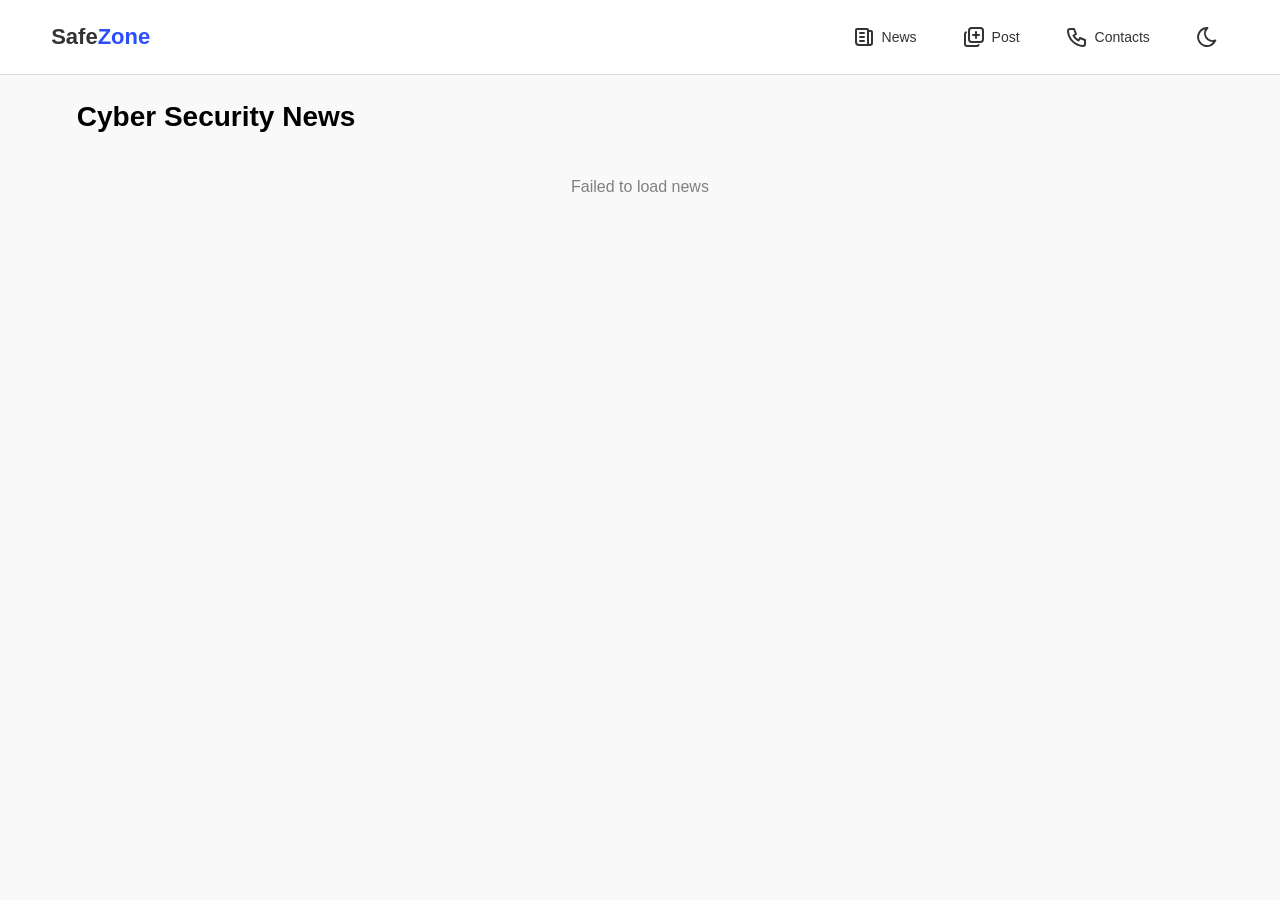
==== index.html @ ff5bc44b "first commit" ====
<!doctype html>
<html lang="en">
  <head>
    <meta charset="UTF-8" />
    <meta name="viewport" content="width=device-width, initial-scale=1.0" />
    <title>SafeZone: Cyber Security</title>
    <link rel="shortcut icon" href="logo.svg" type="image/x-icon">

    <style>
      /* RESET */

      * {
        margin: 0;
        padding: 0;
        box-sizing: border-box;
        font-family: Arial, sans-serif;
      }

      body {
        margin: 0;
        overflow: hidden;
      }

      /* NAVBAR */

      nav {
        display: flex;
        justify-content: space-between;
        align-items: center;
        padding: 15px 4%;
        border-bottom: 1px solid #ddd;
        background: white;
        position: fixed;
        top: 0;
        left: 0;
        width: 100%;
        z-index: 100;
      }

      /* LOGO */

      .logo {
        font-size: 22px;
        font-weight: bold;
        color: #2b4eff;
        cursor: pointer;
      }

      /* MENU */

      .menu {
        display: flex;
        align-items: center;
      }

      .menu a,
      .theme-btn {
        margin-left: 25px;

        color: #333;

        display: flex;

        align-items: center;

        gap: 6px;

        cursor: pointer;

        padding: 10px;

        border-radius: 10px;

        text-decoration: none;

        transition: 0.3s;

        border: none;
        background: none;

        font-size: 14px;
      }

      .menu a:hover,
      .theme-btn:hover {
        background: #2b4eff;
        color: white;
      }

      /* ACTIVE */

      .menu a.active {
        background: #2b4eff;
        color: white;
      }

      /* CONTENT */

      .content {
        position: absolute;
        top: 71px;
        left: 0;
        width: 100%;
        height: calc(100vh - 71px);
      }

      iframe {
        width: 100%;
        height: 100%;
        border: none;
      }

      /* DARK MODE */

      .dark {
        background: #111;
        color: white;
      }

      .dark nav {
        background: #222;
        border-bottom: 1px solid #444;
      }

      .dark .menu a,
      .dark .theme-btn {
        color: white;
      }

      /* MOBILE */

      @media (max-width: 768px) {
        .menu {
          display: none;
        }
      }
    </style>
  </head>

  <body>
    <!-- NAVBAR -->

    <nav>
      <!-- LOGO -->

      <div class="logo" onclick="goHome()">
        <span style="color: #333">Safe</span>Zone
      </div>

      <div class="menu">
        <!-- NEWS -->

        <a class="navlink" onclick="loadPage('news.html')">
          <svg
            xmlns="http://www.w3.org/2000/svg"
            width="24"
            height="24"
            viewBox="0 0 24 24"
            fill="none"
            stroke="currentColor"
            stroke-width="2"
            stroke-linecap="round"
            stroke-linejoin="round"
            class="icon icon-tabler icons-tabler-outline icon-tabler-news"
          >
            <path stroke="none" d="M0 0h24v24H0z" fill="none" />
            <path
              d="M16 6h3a1 1 0 0 1 1 1v11a2 2 0 0 1 -4 0v-13a1 1 0 0 0 -1 -1h-10a1 1 0 0 0 -1 1v12a3 3 0 0 0 3 3h11"
            />
            <path d="M8 8l4 0" />
            <path d="M8 12l4 0" />
            <path d="M8 16l4 0" />
          </svg>

          News
        </a>

        <!-- POST -->

        <a class="navlink" onclick="loadPage('post.html')">
          <svg
            xmlns="http://www.w3.org/2000/svg"
            width="24"
            height="24"
            viewBox="0 0 24 24"
            fill="none"
            stroke="currentColor"
            stroke-width="2"
            stroke-linecap="round"
            stroke-linejoin="round"
            class="icon icon-tabler icons-tabler-outline icon-tabler-library-plus"
          >
            <path stroke="none" d="M0 0h24v24H0z" fill="none" />
            <path
              d="M7 5.667a2.667 2.667 0 0 1 2.667 -2.667h8.666a2.667 2.667 0 0 1 2.667 2.667v8.666a2.667 2.667 0 0 1 -2.667 2.667h-8.666a2.667 2.667 0 0 1 -2.667 -2.667l0 -8.666"
            />
            <path
              d="M4.012 7.26a2.005 2.005 0 0 0 -1.012 1.737v10c0 1.1 .9 2 2 2h10c.75 0 1.158 -.385 1.5 -1"
            />
            <path d="M11 10h6" />
            <path d="M14 7v6" />
          </svg>

          Post
        </a>

        <!-- CONTACT -->

        <a class="navlink" onclick="loadPage('contacts.html')">
          <svg
            xmlns="http://www.w3.org/2000/svg"
            width="24"
            height="24"
            viewBox="0 0 24 24"
            fill="none"
            stroke="currentColor"
            stroke-width="2"
            stroke-linecap="round"
            stroke-linejoin="round"
            class="icon icon-tabler icons-tabler-outline icon-tabler-phone"
          >
            <path stroke="none" d="M0 0h24v24H0z" fill="none" />
            <path
              d="M5 4h4l2 5l-2.5 1.5a11 11 0 0 0 5 5l1.5 -2.5l5 2v4a2 2 0 0 1 -2 2a16 16 0 0 1 -15 -15a2 2 0 0 1 2 -2"
            />
          </svg>

          Contacts
        </a>

        <!-- DARK MODE BUTTON -->

        <button class="theme-btn" onclick="toggleTheme()" id="themeBtn">
          <!-- Moon Icon -->
          <svg
            xmlns="http://www.w3.org/2000/svg"
            width="24"
            height="24"
            id="moonIcon"
            viewBox="0 0 24 24"
            fill="none"
            stroke="currentColor"
            stroke-width="2"
            stroke-linecap="round"
            stroke-linejoin="round"
            class="icon icon-tabler icons-tabler-outline icon-tabler-moon"
          >
            <path stroke="none" d="M0 0h24v24H0z" fill="none" />
            <path
              d="M12 3c.132 0 .263 0 .393 0a7.5 7.5 0 0 0 7.92 12.446a9 9 0 1 1 -8.313 -12.454l0 .008"
            />
          </svg>

          <!-- Sun Icon -->
          <svg
            xmlns="http://www.w3.org/2000/svg"
            width="24"
            height="24"
            id="sunIcon"
            style="display: none"
            viewBox="0 0 24 24"
            fill="none"
            stroke="currentColor"
            stroke-width="2"
            stroke-linecap="round"
            stroke-linejoin="round"
            class="icon icon-tabler icons-tabler-outline icon-tabler-sun"
          >
            <path stroke="none" d="M0 0h24v24H0z" fill="none" />
            <path d="M8 12a4 4 0 1 0 8 0a4 4 0 1 0 -8 0" />
            <path
              d="M3 12h1m8 -9v1m8 8h1m-9 8v1m-6.4 -15.4l.7 .7m12.1 -.7l-.7 .7m0 11.4l.7 .7m-12.1 -.7l-.7 .7"
            />
          </svg>
        </button>
      </div>
    </nav>

    <!-- CONTENT -->

    <div class="content">
      <iframe id="frame" src="news.html"></iframe>
    </div>

    <script>
      /* LOAD PAGE */

      function loadPage(page) {
        document.getElementById("frame").src = page;

        /* Remove active */

        document.querySelectorAll(".navlink").forEach((link) => {
          link.classList.remove("active");
        });

        /* Add active */

        event.currentTarget.classList.add("active");
      }

      /* HOME */

      function goHome() {
        document.getElementById("frame").src = "home.html";

        document.querySelectorAll(".navlink").forEach((link) => {
          link.classList.remove("active");
        });
      }

      /* DARK LIGHT SWITCH */

      function toggleTheme() {
        document.body.classList.toggle("dark");

        let moon = document.getElementById("moonIcon");
        let sun = document.getElementById("sunIcon");

        if (document.body.classList.contains("dark")) {
          moon.style.display = "none";
          sun.style.display = "block";
        } else {
          moon.style.display = "block";
          sun.style.display = "none";
        }
      }
    </script>
  </body>
</html>
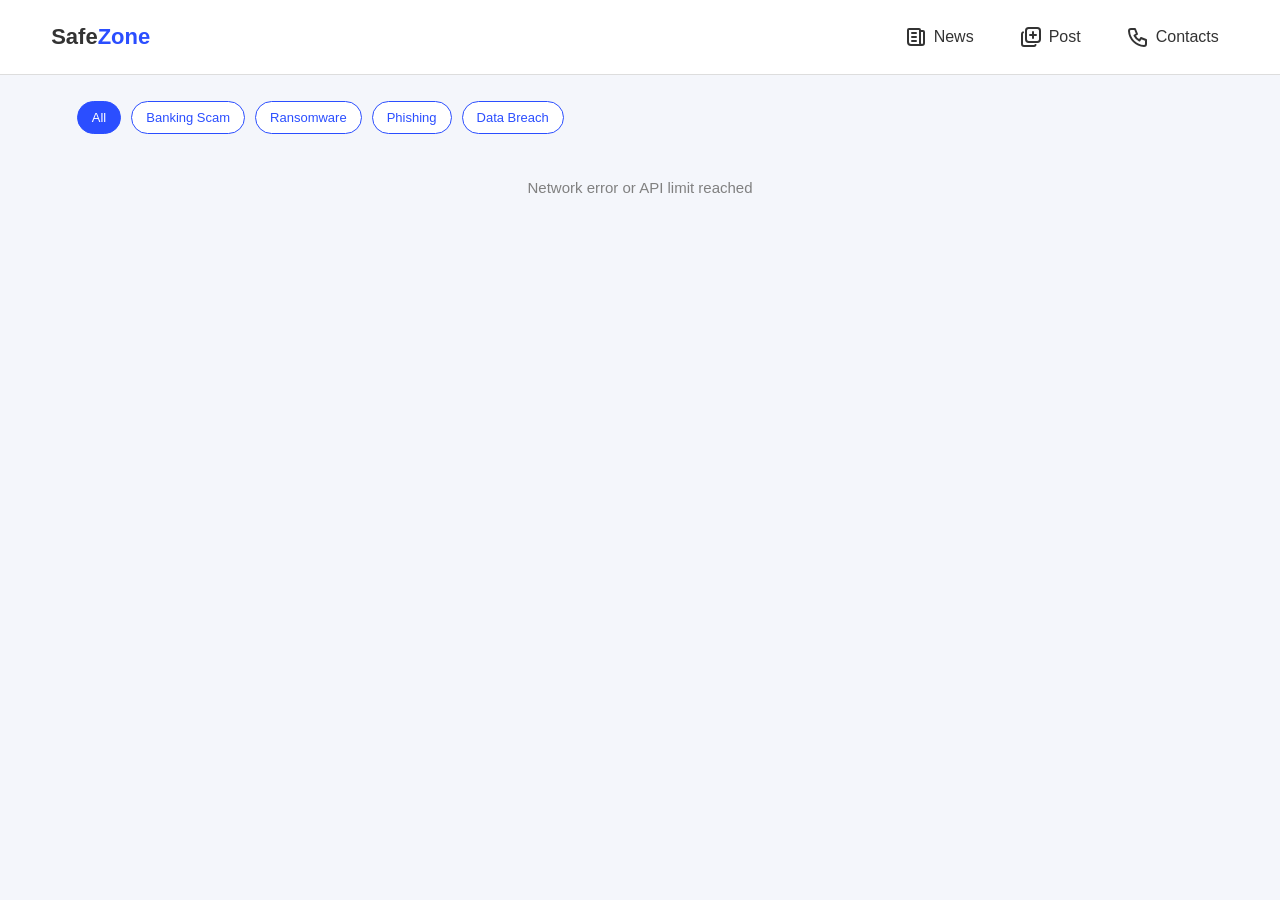
==== commit 16672d94: "news page" ====
--- a/index.html
+++ b/index.html
@@ -3,328 +3,87 @@
   <head>
     <meta charset="UTF-8" />
     <meta name="viewport" content="width=device-width, initial-scale=1.0" />
-    <title>SafeZone: Cyber Security</title>
     <link rel="shortcut icon" href="logo.svg" type="image/x-icon">
-
-    <style>
-      /* RESET */
-
-      * {
-        margin: 0;
-        padding: 0;
-        box-sizing: border-box;
-        font-family: Arial, sans-serif;
-      }
-
-      body {
-        margin: 0;
-        overflow: hidden;
-      }
-
-      /* NAVBAR */
-
-      nav {
-        display: flex;
-        justify-content: space-between;
-        align-items: center;
-        padding: 15px 4%;
-        border-bottom: 1px solid #ddd;
-        background: white;
-        position: fixed;
-        top: 0;
-        left: 0;
-        width: 100%;
-        z-index: 100;
-      }
-
-      /* LOGO */
-
-      .logo {
-        font-size: 22px;
-        font-weight: bold;
-        color: #2b4eff;
-        cursor: pointer;
-      }
-
-      /* MENU */
-
-      .menu {
-        display: flex;
-        align-items: center;
-      }
-
-      .menu a,
-      .theme-btn {
-        margin-left: 25px;
-
-        color: #333;
-
-        display: flex;
-
-        align-items: center;
-
-        gap: 6px;
-
-        cursor: pointer;
-
-        padding: 10px;
-
-        border-radius: 10px;
-
-        text-decoration: none;
-
-        transition: 0.3s;
-
-        border: none;
-        background: none;
-
-        font-size: 14px;
-      }
-
-      .menu a:hover,
-      .theme-btn:hover {
-        background: #2b4eff;
-        color: white;
-      }
-
-      /* ACTIVE */
-
-      .menu a.active {
-        background: #2b4eff;
-        color: white;
-      }
-
-      /* CONTENT */
-
-      .content {
-        position: absolute;
-        top: 71px;
-        left: 0;
-        width: 100%;
-        height: calc(100vh - 71px);
-      }
-
-      iframe {
-        width: 100%;
-        height: 100%;
-        border: none;
-      }
-
-      /* DARK MODE */
-
-      .dark {
-        background: #111;
-        color: white;
-      }
-
-      .dark nav {
-        background: #222;
-        border-bottom: 1px solid #444;
-      }
-
-      .dark .menu a,
-      .dark .theme-btn {
-        color: white;
-      }
-
-      /* MOBILE */
-
-      @media (max-width: 768px) {
-        .menu {
-          display: none;
-        }
-      }
-    </style>
+    <link rel="stylesheet" href="style.css">
+    <title>SafeZone: Cyber Security</title>      
   </head>
-
   <body>
     <!-- NAVBAR -->
-
     <nav>
       <!-- LOGO -->
-
       <div class="logo" onclick="goHome()">
         <span style="color: #333">Safe</span>Zone
       </div>
 
       <div class="menu">
         <!-- NEWS -->
-
         <a class="navlink" onclick="loadPage('news.html')">
-          <svg
-            xmlns="http://www.w3.org/2000/svg"
-            width="24"
-            height="24"
-            viewBox="0 0 24 24"
-            fill="none"
-            stroke="currentColor"
-            stroke-width="2"
-            stroke-linecap="round"
-            stroke-linejoin="round"
-            class="icon icon-tabler icons-tabler-outline icon-tabler-news"
-          >
-            <path stroke="none" d="M0 0h24v24H0z" fill="none" />
-            <path
-              d="M16 6h3a1 1 0 0 1 1 1v11a2 2 0 0 1 -4 0v-13a1 1 0 0 0 -1 -1h-10a1 1 0 0 0 -1 1v12a3 3 0 0 0 3 3h11"
-            />
-            <path d="M8 8l4 0" />
-            <path d="M8 12l4 0" />
-            <path d="M8 16l4 0" />
-          </svg>
-
+          <svg xmlns="http://www.w3.org/2000/svg" width="24" height="24" viewBox="0 0 24 24" fill="none" stroke="currentColor" stroke-width="2" stroke-linecap="round" stroke-linejoin="round" class="icon icon-tabler icons-tabler-outline icon-tabler-news"><path stroke="none" d="M0 0h24v24H0z" fill="none"/><path d="M16 6h3a1 1 0 0 1 1 1v11a2 2 0 0 1 -4 0v-13a1 1 0 0 0 -1 -1h-10a1 1 0 0 0 -1 1v12a3 3 0 0 0 3 3h11" /><path d="M8 8l4 0" /><path d="M8 12l4 0" /><path d="M8 16l4 0" /></svg>
           News
         </a>
 
         <!-- POST -->
-
         <a class="navlink" onclick="loadPage('post.html')">
-          <svg
-            xmlns="http://www.w3.org/2000/svg"
-            width="24"
-            height="24"
-            viewBox="0 0 24 24"
-            fill="none"
-            stroke="currentColor"
-            stroke-width="2"
-            stroke-linecap="round"
-            stroke-linejoin="round"
-            class="icon icon-tabler icons-tabler-outline icon-tabler-library-plus"
-          >
-            <path stroke="none" d="M0 0h24v24H0z" fill="none" />
-            <path
-              d="M7 5.667a2.667 2.667 0 0 1 2.667 -2.667h8.666a2.667 2.667 0 0 1 2.667 2.667v8.666a2.667 2.667 0 0 1 -2.667 2.667h-8.666a2.667 2.667 0 0 1 -2.667 -2.667l0 -8.666"
-            />
-            <path
-              d="M4.012 7.26a2.005 2.005 0 0 0 -1.012 1.737v10c0 1.1 .9 2 2 2h10c.75 0 1.158 -.385 1.5 -1"
-            />
-            <path d="M11 10h6" />
-            <path d="M14 7v6" />
-          </svg>
-
+          <svg xmlns="http://www.w3.org/2000/svg" width="24" height="24" viewBox="0 0 24 24" fill="none" stroke="currentColor" stroke-width="2" stroke-linecap="round" stroke-linejoin="round" class="icon icon-tabler icons-tabler-outline icon-tabler-library-plus"><path stroke="none" d="M0 0h24v24H0z" fill="none"/><path d="M7 5.667a2.667 2.667 0 0 1 2.667 -2.667h8.666a2.667 2.667 0 0 1 2.667 2.667v8.666a2.667 2.667 0 0 1 -2.667 2.667h-8.666a2.667 2.667 0 0 1 -2.667 -2.667l0 -8.666" /><path d="M4.012 7.26a2.005 2.005 0 0 0 -1.012 1.737v10c0 1.1 .9 2 2 2h10c.75 0 1.158 -.385 1.5 -1" /><path d="M11 10h6" /><path d="M14 7v6" /></svg>
           Post
         </a>
 
         <!-- CONTACT -->
-
         <a class="navlink" onclick="loadPage('contacts.html')">
-          <svg
-            xmlns="http://www.w3.org/2000/svg"
-            width="24"
-            height="24"
-            viewBox="0 0 24 24"
-            fill="none"
-            stroke="currentColor"
-            stroke-width="2"
-            stroke-linecap="round"
-            stroke-linejoin="round"
-            class="icon icon-tabler icons-tabler-outline icon-tabler-phone"
-          >
-            <path stroke="none" d="M0 0h24v24H0z" fill="none" />
-            <path
-              d="M5 4h4l2 5l-2.5 1.5a11 11 0 0 0 5 5l1.5 -2.5l5 2v4a2 2 0 0 1 -2 2a16 16 0 0 1 -15 -15a2 2 0 0 1 2 -2"
-            />
-          </svg>
-
+          <svg xmlns="http://www.w3.org/2000/svg" width="24" height="24" viewBox="0 0 24 24" fill="none" stroke="currentColor" stroke-width="2" stroke-linecap="round" stroke-linejoin="round" class="icon icon-tabler icons-tabler-outline icon-tabler-phone"><path stroke="none" d="M0 0h24v24H0z" fill="none"/><path d="M5 4h4l2 5l-2.5 1.5a11 11 0 0 0 5 5l1.5 -2.5l5 2v4a2 2 0 0 1 -2 2a16 16 0 0 1 -15 -15a2 2 0 0 1 2 -2" /></svg>
           Contacts
         </a>
-
-        <!-- DARK MODE BUTTON -->
-
-        <button class="theme-btn" onclick="toggleTheme()" id="themeBtn">
-          <!-- Moon Icon -->
-          <svg
-            xmlns="http://www.w3.org/2000/svg"
-            width="24"
-            height="24"
-            id="moonIcon"
-            viewBox="0 0 24 24"
-            fill="none"
-            stroke="currentColor"
-            stroke-width="2"
-            stroke-linecap="round"
-            stroke-linejoin="round"
-            class="icon icon-tabler icons-tabler-outline icon-tabler-moon"
-          >
-            <path stroke="none" d="M0 0h24v24H0z" fill="none" />
-            <path
-              d="M12 3c.132 0 .263 0 .393 0a7.5 7.5 0 0 0 7.92 12.446a9 9 0 1 1 -8.313 -12.454l0 .008"
-            />
-          </svg>
-
-          <!-- Sun Icon -->
-          <svg
-            xmlns="http://www.w3.org/2000/svg"
-            width="24"
-            height="24"
-            id="sunIcon"
-            style="display: none"
-            viewBox="0 0 24 24"
-            fill="none"
-            stroke="currentColor"
-            stroke-width="2"
-            stroke-linecap="round"
-            stroke-linejoin="round"
-            class="icon icon-tabler icons-tabler-outline icon-tabler-sun"
-          >
-            <path stroke="none" d="M0 0h24v24H0z" fill="none" />
-            <path d="M8 12a4 4 0 1 0 8 0a4 4 0 1 0 -8 0" />
-            <path
-              d="M3 12h1m8 -9v1m8 8h1m-9 8v1m-6.4 -15.4l.7 .7m12.1 -.7l-.7 .7m0 11.4l.7 .7m-12.1 -.7l-.7 .7"
-            />
-          </svg>
-        </button>
       </div>
     </nav>
-
+    
     <!-- CONTENT -->
-
     <div class="content">
       <iframe id="frame" src="news.html"></iframe>
     </div>
 
     <script>
+      /* Load saved page on refresh */
+      window.onload = function () {
+
+        let savedPage = localStorage.getItem("currentPage");
+
+        if(savedPage){
+          document.getElementById("frame").src = savedPage;
+
+          document.querySelectorAll(".navlink").forEach(link=>{
+            if(link.getAttribute("onclick").includes(savedPage)){
+              link.classList.add("active");
+            }
+          });
+        } else {
+          document.getElementById("frame").src = "news.html";
+        }
+      };
+
       /* LOAD PAGE */
-
       function loadPage(page) {
         document.getElementById("frame").src = page;
 
+        /* Save page */
+        localStorage.setItem("currentPage", page);
+
         /* Remove active */
-
-        document.querySelectorAll(".navlink").forEach((link) => {
+        document.querySelectorAll(".navlink").forEach(link=>{
           link.classList.remove("active");
         });
-
-        /* Add active */
 
         event.currentTarget.classList.add("active");
       }
 
       /* HOME */
-
       function goHome() {
         document.getElementById("frame").src = "home.html";
+        localStorage.setItem("currentPage", "home.html");
 
-        document.querySelectorAll(".navlink").forEach((link) => {
+        document.querySelectorAll(".navlink").forEach(link=>{
           link.classList.remove("active");
         });
       }
-
-      /* DARK LIGHT SWITCH */
-
-      function toggleTheme() {
-        document.body.classList.toggle("dark");
-
-        let moon = document.getElementById("moonIcon");
-        let sun = document.getElementById("sunIcon");
-
-        if (document.body.classList.contains("dark")) {
-          moon.style.display = "none";
-          sun.style.display = "block";
-        } else {
-          moon.style.display = "block";
-          sun.style.display = "none";
-        }
-      }
     </script>
   </body>
-</html>
+</html>
--- a/style.css
+++ b/style.css
@@ -0,0 +1,89 @@
+* {
+    margin: 0;
+    padding: 0;
+    box-sizing: border-box;
+    font-family: Arial, sans-serif;
+}
+
+body {
+    margin: 0;
+    overflow: hidden;
+}
+
+/* NAVBAR */
+nav {
+    display: flex;
+    justify-content: space-between;
+    align-items: center;
+    padding: 15px 4%;
+    border-bottom: 1px solid #ddd;
+    background: white;
+    position: fixed;
+    top: 0;
+    left: 0;
+    width: 100%;
+    z-index: 100;
+}
+
+/* LOGO */
+.logo {
+    font-size: 22px;
+    font-weight: bold;
+    color: #2b4eff;
+    cursor: pointer;
+}
+
+/* MENU */
+.menu {
+    display: flex;
+    align-items: center;
+}
+
+.menu a, .theme-btn {
+    margin-left: 25px;
+    color: #333;
+    display: flex;
+    align-items: center;
+    gap: 6px;
+    cursor: pointer;
+    padding: 10px;
+    border-radius: 10px;
+    text-decoration: none;
+    transition: 0.3s;
+    border: none;
+    background: none;
+    font-size: 16px;
+}
+
+.menu a:hover, .theme-btn:hover {
+    background: #2b4eff;
+    color: white;
+}
+
+/* ACTIVE */
+.menu a.active {
+    background: #2b4eff;
+    color: white;
+}
+
+/* CONTENT */
+.content {
+    position: absolute;
+    top: 71px;
+    left: 0;
+    width: 100%;
+    height: calc(100vh - 71px);
+}
+
+iframe {
+    width: 100%;
+    height: 100%;
+    border: none;
+}
+
+/* MOBILE */
+@media (max-width: 768px) {
+    .menu {
+        display: none;
+    }
+}
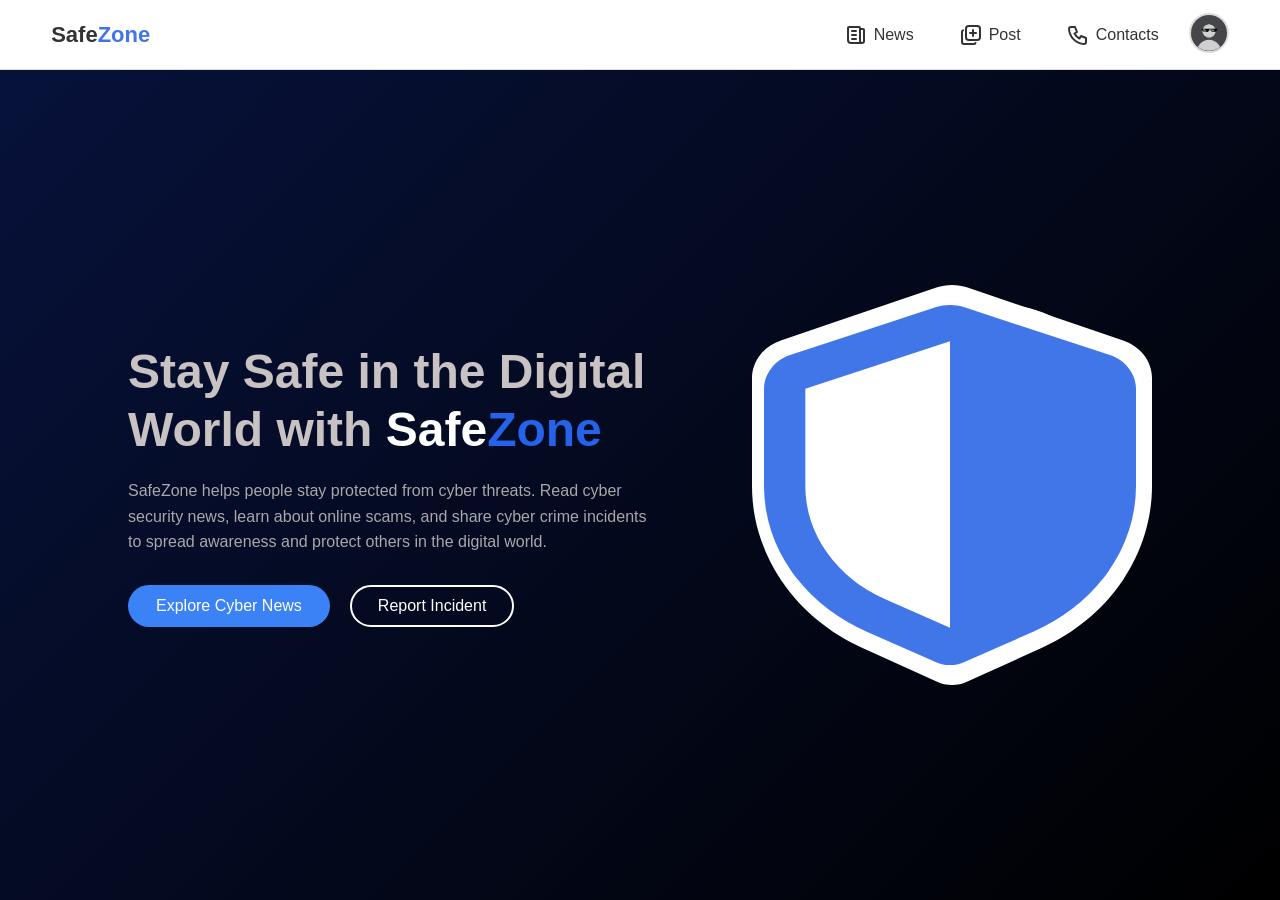
==== commit 89951af3: "05/03/2026" ====
--- a/index.html
+++ b/index.html
@@ -3,10 +3,13 @@
   <head>
     <meta charset="UTF-8" />
     <meta name="viewport" content="width=device-width, initial-scale=1.0" />
-    <link rel="shortcut icon" href="logo.svg" type="image/x-icon">
-    <link rel="stylesheet" href="style.css">
-    <title>SafeZone: Cyber Security</title>      
+
+    <link rel="shortcut icon" href="icon2.svg" type="image/x-icon" />
+    <link rel="stylesheet" href="style.css" />
+
+    <title>SafeZone: Cyber Security</title>
   </head>
+
   <body>
     <!-- NAVBAR -->
     <nav>
@@ -18,71 +21,179 @@
       <div class="menu">
         <!-- NEWS -->
         <a class="navlink" onclick="loadPage('news.html')">
-          <svg xmlns="http://www.w3.org/2000/svg" width="24" height="24" viewBox="0 0 24 24" fill="none" stroke="currentColor" stroke-width="2" stroke-linecap="round" stroke-linejoin="round" class="icon icon-tabler icons-tabler-outline icon-tabler-news"><path stroke="none" d="M0 0h24v24H0z" fill="none"/><path d="M16 6h3a1 1 0 0 1 1 1v11a2 2 0 0 1 -4 0v-13a1 1 0 0 0 -1 -1h-10a1 1 0 0 0 -1 1v12a3 3 0 0 0 3 3h11" /><path d="M8 8l4 0" /><path d="M8 12l4 0" /><path d="M8 16l4 0" /></svg>
+          <svg
+            xmlns="http://www.w3.org/2000/svg"
+            width="24"
+            height="24"
+            viewBox="0 0 24 24"
+            fill="none"
+            stroke="currentColor"
+            stroke-width="2"
+            stroke-linecap="round"
+            stroke-linejoin="round"
+            class="icon icon-tabler icons-tabler-outline icon-tabler-news"
+          >
+            <path stroke="none" d="M0 0h24v24H0z" fill="none" />
+            <path
+              d="M16 6h3a1 1 0 0 1 1 1v11a2 2 0 0 1 -4 0v-13a1 1 0 0 0 -1 -1h-10a1 1 0 0 0 -1 1v12a3 3 0 0 0 3 3h11"
+            />
+            <path d="M8 8l4 0" />
+            <path d="M8 12l4 0" />
+            <path d="M8 16l4 0" />
+          </svg>
           News
         </a>
 
         <!-- POST -->
         <a class="navlink" onclick="loadPage('post.html')">
-          <svg xmlns="http://www.w3.org/2000/svg" width="24" height="24" viewBox="0 0 24 24" fill="none" stroke="currentColor" stroke-width="2" stroke-linecap="round" stroke-linejoin="round" class="icon icon-tabler icons-tabler-outline icon-tabler-library-plus"><path stroke="none" d="M0 0h24v24H0z" fill="none"/><path d="M7 5.667a2.667 2.667 0 0 1 2.667 -2.667h8.666a2.667 2.667 0 0 1 2.667 2.667v8.666a2.667 2.667 0 0 1 -2.667 2.667h-8.666a2.667 2.667 0 0 1 -2.667 -2.667l0 -8.666" /><path d="M4.012 7.26a2.005 2.005 0 0 0 -1.012 1.737v10c0 1.1 .9 2 2 2h10c.75 0 1.158 -.385 1.5 -1" /><path d="M11 10h6" /><path d="M14 7v6" /></svg>
+          <svg
+            xmlns="http://www.w3.org/2000/svg"
+            width="24"
+            height="24"
+            viewBox="0 0 24 24"
+            fill="none"
+            stroke="currentColor"
+            stroke-width="2"
+            stroke-linecap="round"
+            stroke-linejoin="round"
+            class="icon icon-tabler icons-tabler-outline icon-tabler-library-plus"
+          >
+            <path stroke="none" d="M0 0h24v24H0z" fill="none" />
+            <path
+              d="M7 5.667a2.667 2.667 0 0 1 2.667 -2.667h8.666a2.667 2.667 0 0 1 2.667 2.667v8.666a2.667 2.667 0 0 1 -2.667 2.667h-8.666a2.667 2.667 0 0 1 -2.667 -2.667l0 -8.666"
+            />
+            <path
+              d="M4.012 7.26a2.005 2.005 0 0 0 -1.012 1.737v10c0 1.1 .9 2 2 2h10c.75 0 1.158 -.385 1.5 -1"
+            />
+            <path d="M11 10h6" />
+            <path d="M14 7v6" />
+          </svg>
           Post
         </a>
 
         <!-- CONTACT -->
-        <a class="navlink" onclick="loadPage('contacts.html')">
-          <svg xmlns="http://www.w3.org/2000/svg" width="24" height="24" viewBox="0 0 24 24" fill="none" stroke="currentColor" stroke-width="2" stroke-linecap="round" stroke-linejoin="round" class="icon icon-tabler icons-tabler-outline icon-tabler-phone"><path stroke="none" d="M0 0h24v24H0z" fill="none"/><path d="M5 4h4l2 5l-2.5 1.5a11 11 0 0 0 5 5l1.5 -2.5l5 2v4a2 2 0 0 1 -2 2a16 16 0 0 1 -15 -15a2 2 0 0 1 2 -2" /></svg>
+        <a class="navlink" onclick="loadPage('login&Signup.html')">
+          <svg
+            xmlns="http://www.w3.org/2000/svg"
+            width="24"
+            height="24"
+            viewBox="0 0 24 24"
+            fill="none"
+            stroke="currentColor"
+            stroke-width="2"
+            stroke-linecap="round"
+            stroke-linejoin="round"
+            class="icon icon-tabler icons-tabler-outline icon-tabler-phone"
+          >
+            <path stroke="none" d="M0 0h24v24H0z" fill="none" />
+            <path
+              d="M5 4h4l2 5l-2.5 1.5a11 11 0 0 0 5 5l1.5 -2.5l5 2v4a2 2 0 0 1 -2 2a16 16 0 0 1 -15 -15a2 2 0 0 1 2 -2"
+            />
+          </svg>
           Contacts
         </a>
+
+        <!-- PROFILE -->
+        <div class="profile-container">
+          <img src="profile1.jpeg" class="profile-pic" onclick="toggleProfileMenu()"/>
+
+          <div class="profile-dropdown" id="profileDropdown">
+            <a onclick="loadPage('profile.html')">👤 Profile</a>
+            <a onclick="loadPage('settings.html')">⚙ Settings</a>
+            <a onclick="logout()">🚪 Logout</a>
+          </div>
+        </div>
       </div>
     </nav>
-    
+
     <!-- CONTENT -->
     <div class="content">
-      <iframe id="frame" src="news.html"></iframe>
+      <iframe id="frame" src="home.html"></iframe>
     </div>
 
+    <!-- MOBILE BOTTOM BAR -->
+
+    <div class="mobile-bar">
+      <div class="mobile-item" onclick="loadPage('home.html')">
+        <svg xmlns="http://www.w3.org/2000/svg" width="24" height="24" viewBox="0 0 24 24" fill="none" stroke="currentColor" stroke-width="2" stroke-linecap="round" stroke-linejoin="round" class="icon icon-tabler icons-tabler-outline icon-tabler-home"><path stroke="none" d="M0 0h24v24H0z" fill="none"/><path d="M5 12l-2 0l9 -9l9 9l-2 0" /><path d="M5 12v7a2 2 0 0 0 2 2h10a2 2 0 0 0 2 -2v-7" /><path d="M9 21v-6a2 2 0 0 1 2 -2h2a2 2 0 0 1 2 2v6" /></svg>
+        <span>Home</span>
+      </div>
+
+      <div class="mobile-item" onclick="loadPage('news.html')">
+        <svg xmlns="http://www.w3.org/2000/svg" width="24" height="24" viewBox="0 0 24 24" fill="none" stroke="currentColor" stroke-width="2" stroke-linecap="round" stroke-linejoin="round" class="icon icon-tabler icons-tabler-outline icon-tabler-news"><path stroke="none" d="M0 0h24v24H0z" fill="none"/><path d="M16 6h3a1 1 0 0 1 1 1v11a2 2 0 0 1 -4 0v-13a1 1 0 0 0 -1 -1h-10a1 1 0 0 0 -1 1v12a3 3 0 0 0 3 3h11" /><path d="M8 8l4 0" /><path d="M8 12l4 0" /><path d="M8 16l4 0" /></svg>
+        <span>News</span>
+      </div>
+
+      <div class="mobile-item" onclick="loadPage('post.html')">
+        <svg xmlns="http://www.w3.org/2000/svg" width="24" height="24" viewBox="0 0 24 24" fill="none" stroke="currentColor" stroke-width="2" stroke-linecap="round" stroke-linejoin="round" class="icon icon-tabler icons-tabler-outline icon-tabler-library-plus"><path stroke="none" d="M0 0h24v24H0z" fill="none"/><path d="M7 5.667a2.667 2.667 0 0 1 2.667 -2.667h8.666a2.667 2.667 0 0 1 2.667 2.667v8.666a2.667 2.667 0 0 1 -2.667 2.667h-8.666a2.667 2.667 0 0 1 -2.667 -2.667l0 -8.666" /><path d="M4.012 7.26a2.005 2.005 0 0 0 -1.012 1.737v10c0 1.1 .9 2 2 2h10c.75 0 1.158 -.385 1.5 -1" /><path d="M11 10h6" /><path d="M14 7v6" /></svg>
+        <span>Post</span>
+      </div>
+
+      <div class="mobile-item" onclick="goHome()">
+        <svg xmlns="http://www.w3.org/2000/svg" width="24" height="24" viewBox="0 0 24 24" fill="none" stroke="currentColor" stroke-width="2" stroke-linecap="round" stroke-linejoin="round" class="icon icon-tabler icons-tabler-outline icon-tabler-phone"><path stroke="none" d="M0 0h24v24H0z" fill="none"/><path d="M5 4h4l2 5l-2.5 1.5a11 11 0 0 0 5 5l1.5 -2.5l5 2v4a2 2 0 0 1 -2 2a16 16 0 0 1 -15 -15a2 2 0 0 1 2 -2" /></svg>
+        <span>Contact</span>
+      </div>
+
+      <div class="mobile-item" onclick="loadPage('profile.html')">
+        <img src="profile1.jpeg" class="mobile-profile" />
+
+        <span>Profile</span>
+      </div>
+    </div>
+
     <script>
-      /* Load saved page on refresh */
+      /* Load saved page */
+
       window.onload = function () {
-
         let savedPage = localStorage.getItem("currentPage");
 
-        if(savedPage){
+        if (savedPage) {
           document.getElementById("frame").src = savedPage;
-
-          document.querySelectorAll(".navlink").forEach(link=>{
-            if(link.getAttribute("onclick").includes(savedPage)){
-              link.classList.add("active");
-            }
-          });
         } else {
-          document.getElementById("frame").src = "news.html";
+          document.getElementById("frame").src = "home.html";
         }
       };
 
       /* LOAD PAGE */
+
       function loadPage(page) {
         document.getElementById("frame").src = page;
 
-        /* Save page */
         localStorage.setItem("currentPage", page);
-
-        /* Remove active */
-        document.querySelectorAll(".navlink").forEach(link=>{
-          link.classList.remove("active");
-        });
-
-        event.currentTarget.classList.add("active");
       }
 
       /* HOME */
+
       function goHome() {
         document.getElementById("frame").src = "home.html";
+
         localStorage.setItem("currentPage", "home.html");
-
-        document.querySelectorAll(".navlink").forEach(link=>{
-          link.classList.remove("active");
-        });
+      }
+
+      /* PROFILE DROPDOWN */
+
+      function toggleProfileMenu() {
+        let menu = document.getElementById("profileDropdown");
+
+        if (menu.style.display === "flex") {
+          menu.style.display = "none";
+        } else {
+          menu.style.display = "flex";
+        }
+      }
+
+      /* CLOSE DROPDOWN */
+
+      window.addEventListener("click", function (e) {
+        if (!e.target.matches(".profile-pic")) {
+          let dropdown = document.getElementById("profileDropdown");
+
+          if (dropdown) dropdown.style.display = "none";
+        }
+      });
+
+      function logout() {
+        alert("Logged out");
       }
     </script>
   </body>
--- a/style.css
+++ b/style.css
@@ -2,15 +2,20 @@
     margin: 0;
     padding: 0;
     box-sizing: border-box;
-    font-family: Arial, sans-serif;
+    font-family: Arial;
 }
 
 body {
+    display: flex;
+    flex-direction: column;
+    height: 100vh;
+    overflow: hidden;
+    background: #ffffff;
     margin: 0;
-    overflow: hidden;
 }
 
 /* NAVBAR */
+
 nav {
     display: flex;
     justify-content: space-between;
@@ -20,28 +25,29 @@
     background: white;
     position: fixed;
     top: 0;
-    left: 0;
     width: 100%;
+    height: 70px;
     z-index: 100;
 }
 
 /* LOGO */
+
 .logo {
     font-size: 22px;
-    font-weight: bold;
-    color: #2b4eff;
+    font-weight: 600;
+    color: #4176e8;
     cursor: pointer;
 }
 
 /* MENU */
+
 .menu {
     display: flex;
     align-items: center;
 }
 
-.menu a, .theme-btn {
+.menu a {
     margin-left: 25px;
-    color: #333;
     display: flex;
     align-items: center;
     gap: 6px;
@@ -49,41 +55,141 @@
     padding: 10px;
     border-radius: 10px;
     text-decoration: none;
-    transition: 0.3s;
-    border: none;
-    background: none;
-    font-size: 16px;
+    color: #333;
+    transition: .3s;
 }
 
-.menu a:hover, .theme-btn:hover {
-    background: #2b4eff;
-    color: white;
-}
-
-/* ACTIVE */
-.menu a.active {
-    background: #2b4eff;
+.menu a:hover {
+    background: #4176e8;
     color: white;
 }
 
 /* CONTENT */
-.content {
+
+/* .content {
     position: absolute;
-    top: 71px;
+    top: 70px;
     left: 0;
     width: 100%;
-    height: calc(100vh - 71px);
+    height: calc(100vh - 70px);
+} */
+
+.content {
+    flex: 1;
+    margin-top: 70px;
+    width: 100%;
 }
 
 iframe {
     width: 100%;
     height: 100%;
     border: none;
+    display: block;
 }
 
-/* MOBILE */
-@media (max-width: 768px) {
-    .menu {
+/* iframe {
+    width: 100%;
+    height: 100%;
+    border: none;
+} */
+
+/* PROFILE */
+
+.profile-container {
+    position: relative;
+    margin-left: 20px;
+}
+
+.profile-pic {
+    width: 40px;
+    height: 40px;
+    border-radius: 50%;
+    object-fit: cover;
+    border: 2px solid #ddd;
+    cursor: pointer;
+}
+
+/* DROPDOWN */
+
+.profile-dropdown {
+    position: absolute;
+    right: 0;
+    top: 55px;
+    background: white;
+    border-radius: 10px;
+    box-shadow: 0 5px 15px rgba(0, 0, 0, 0.1);
+    display: none;
+    flex-direction: column;
+    min-width: 150px;
+    overflow: hidden;
+}
+
+.profile-dropdown a {
+    padding: 10px 15px;
+    text-decoration: none;
+    color: #333;
+    display: block;
+}
+
+.profile-dropdown a:hover {
+    background: #f2f2f2;
+}
+
+
+/* MOBILE BAR */
+
+.mobile-bar {
+    position: fixed;
+    bottom: 0;
+    left: 0;
+    width: 100%;
+    height: 65px;
+    background: white;
+    border-top: 1px solid #ddd;
+    display: none;
+    justify-content: space-around;
+    align-items: center;
+    z-index: 200;
+}
+
+.mobile-item {
+    display: flex;
+    flex-direction: column;
+    align-items: center;
+    font-size: 12px;
+    cursor: pointer;
+}
+
+.mobile-profile {
+    width: 24px;
+    height: 24px;
+    border-radius: 50%;
+}
+
+/* MOBILE MODE */
+
+@media(max-width:768px) {
+
+    nav{
+        display: flex;
+        flex-direction: row;
+        align-items: center;
+        justify-content: center;
+        height: 71px;
+    }
+
+    .menu{
         display: none;
     }
+
+    .mobile-bar {
+        display: flex;
+    }
+
+    .content {
+        top: 70px;
+        bottom: 65px;
+        height: calc(100vh - 70px - 65px);
+    }
+
 }
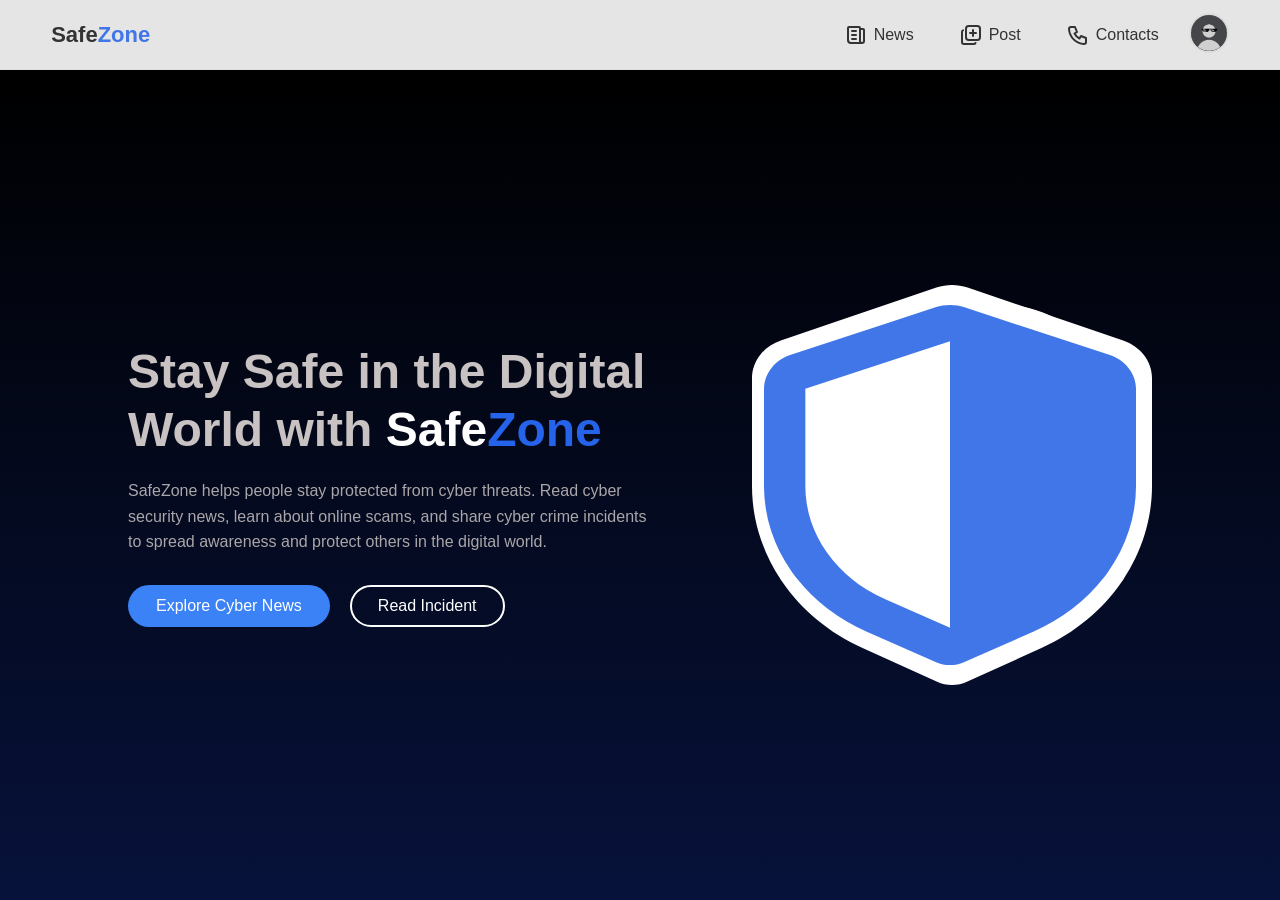
==== commit 0a496a81: "home page added" ====
--- a/index.html
+++ b/index.html
@@ -95,7 +95,11 @@
 
         <!-- PROFILE -->
         <div class="profile-container">
-          <img src="profile1.jpeg" class="profile-pic" onclick="toggleProfileMenu()"/>
+          <img
+            src="profile1.jpeg"
+            class="profile-pic"
+            onclick="toggleProfileMenu()"
+          />
 
           <div class="profile-dropdown" id="profileDropdown">
             <a onclick="loadPage('profile.html')">👤 Profile</a>
@@ -115,22 +119,94 @@
 
     <div class="mobile-bar">
       <div class="mobile-item" onclick="loadPage('home.html')">
-        <svg xmlns="http://www.w3.org/2000/svg" width="24" height="24" viewBox="0 0 24 24" fill="none" stroke="currentColor" stroke-width="2" stroke-linecap="round" stroke-linejoin="round" class="icon icon-tabler icons-tabler-outline icon-tabler-home"><path stroke="none" d="M0 0h24v24H0z" fill="none"/><path d="M5 12l-2 0l9 -9l9 9l-2 0" /><path d="M5 12v7a2 2 0 0 0 2 2h10a2 2 0 0 0 2 -2v-7" /><path d="M9 21v-6a2 2 0 0 1 2 -2h2a2 2 0 0 1 2 2v6" /></svg>
+        <svg
+          xmlns="http://www.w3.org/2000/svg"
+          width="24"
+          height="24"
+          viewBox="0 0 24 24"
+          fill="none"
+          stroke="currentColor"
+          stroke-width="2"
+          stroke-linecap="round"
+          stroke-linejoin="round"
+          class="icon icon-tabler icons-tabler-outline icon-tabler-home"
+        >
+          <path stroke="none" d="M0 0h24v24H0z" fill="none" />
+          <path d="M5 12l-2 0l9 -9l9 9l-2 0" />
+          <path d="M5 12v7a2 2 0 0 0 2 2h10a2 2 0 0 0 2 -2v-7" />
+          <path d="M9 21v-6a2 2 0 0 1 2 -2h2a2 2 0 0 1 2 2v6" />
+        </svg>
         <span>Home</span>
       </div>
 
       <div class="mobile-item" onclick="loadPage('news.html')">
-        <svg xmlns="http://www.w3.org/2000/svg" width="24" height="24" viewBox="0 0 24 24" fill="none" stroke="currentColor" stroke-width="2" stroke-linecap="round" stroke-linejoin="round" class="icon icon-tabler icons-tabler-outline icon-tabler-news"><path stroke="none" d="M0 0h24v24H0z" fill="none"/><path d="M16 6h3a1 1 0 0 1 1 1v11a2 2 0 0 1 -4 0v-13a1 1 0 0 0 -1 -1h-10a1 1 0 0 0 -1 1v12a3 3 0 0 0 3 3h11" /><path d="M8 8l4 0" /><path d="M8 12l4 0" /><path d="M8 16l4 0" /></svg>
+        <svg
+          xmlns="http://www.w3.org/2000/svg"
+          width="24"
+          height="24"
+          viewBox="0 0 24 24"
+          fill="none"
+          stroke="currentColor"
+          stroke-width="2"
+          stroke-linecap="round"
+          stroke-linejoin="round"
+          class="icon icon-tabler icons-tabler-outline icon-tabler-news"
+        >
+          <path stroke="none" d="M0 0h24v24H0z" fill="none" />
+          <path
+            d="M16 6h3a1 1 0 0 1 1 1v11a2 2 0 0 1 -4 0v-13a1 1 0 0 0 -1 -1h-10a1 1 0 0 0 -1 1v12a3 3 0 0 0 3 3h11"
+          />
+          <path d="M8 8l4 0" />
+          <path d="M8 12l4 0" />
+          <path d="M8 16l4 0" />
+        </svg>
         <span>News</span>
       </div>
 
       <div class="mobile-item" onclick="loadPage('post.html')">
-        <svg xmlns="http://www.w3.org/2000/svg" width="24" height="24" viewBox="0 0 24 24" fill="none" stroke="currentColor" stroke-width="2" stroke-linecap="round" stroke-linejoin="round" class="icon icon-tabler icons-tabler-outline icon-tabler-library-plus"><path stroke="none" d="M0 0h24v24H0z" fill="none"/><path d="M7 5.667a2.667 2.667 0 0 1 2.667 -2.667h8.666a2.667 2.667 0 0 1 2.667 2.667v8.666a2.667 2.667 0 0 1 -2.667 2.667h-8.666a2.667 2.667 0 0 1 -2.667 -2.667l0 -8.666" /><path d="M4.012 7.26a2.005 2.005 0 0 0 -1.012 1.737v10c0 1.1 .9 2 2 2h10c.75 0 1.158 -.385 1.5 -1" /><path d="M11 10h6" /><path d="M14 7v6" /></svg>
+        <svg
+          xmlns="http://www.w3.org/2000/svg"
+          width="24"
+          height="24"
+          viewBox="0 0 24 24"
+          fill="none"
+          stroke="currentColor"
+          stroke-width="2"
+          stroke-linecap="round"
+          stroke-linejoin="round"
+          class="icon icon-tabler icons-tabler-outline icon-tabler-library-plus"
+        >
+          <path stroke="none" d="M0 0h24v24H0z" fill="none" />
+          <path
+            d="M7 5.667a2.667 2.667 0 0 1 2.667 -2.667h8.666a2.667 2.667 0 0 1 2.667 2.667v8.666a2.667 2.667 0 0 1 -2.667 2.667h-8.666a2.667 2.667 0 0 1 -2.667 -2.667l0 -8.666"
+          />
+          <path
+            d="M4.012 7.26a2.005 2.005 0 0 0 -1.012 1.737v10c0 1.1 .9 2 2 2h10c.75 0 1.158 -.385 1.5 -1"
+          />
+          <path d="M11 10h6" />
+          <path d="M14 7v6" />
+        </svg>
         <span>Post</span>
       </div>
 
-      <div class="mobile-item" onclick="goHome()">
-        <svg xmlns="http://www.w3.org/2000/svg" width="24" height="24" viewBox="0 0 24 24" fill="none" stroke="currentColor" stroke-width="2" stroke-linecap="round" stroke-linejoin="round" class="icon icon-tabler icons-tabler-outline icon-tabler-phone"><path stroke="none" d="M0 0h24v24H0z" fill="none"/><path d="M5 4h4l2 5l-2.5 1.5a11 11 0 0 0 5 5l1.5 -2.5l5 2v4a2 2 0 0 1 -2 2a16 16 0 0 1 -15 -15a2 2 0 0 1 2 -2" /></svg>
+      <div class="mobile-item" onclick="loadPage('login&Signup.html')">
+        <svg
+          xmlns="http://www.w3.org/2000/svg"
+          width="24"
+          height="24"
+          viewBox="0 0 24 24"
+          fill="none"
+          stroke="currentColor"
+          stroke-width="2"
+          stroke-linecap="round"
+          stroke-linejoin="round"
+          class="icon icon-tabler icons-tabler-outline icon-tabler-phone"
+        >
+          <path stroke="none" d="M0 0h24v24H0z" fill="none" />
+          <path
+            d="M5 4h4l2 5l-2.5 1.5a11 11 0 0 0 5 5l1.5 -2.5l5 2v4a2 2 0 0 1 -2 2a16 16 0 0 1 -15 -15a2 2 0 0 1 2 -2"
+          />
+        </svg>
         <span>Contact</span>
       </div>
 
@@ -144,14 +220,27 @@
     <script>
       /* Load saved page */
 
+      // window.onload = function () {
+      //   let savedPage = localStorage.getItem("currentPage");
+
+      //   if (savedPage) {
+      //     document.getElementById("frame").src = savedPage;
+      //   } else {
+      //     document.getElementById("frame").src = "home.html";
+      //   }
+      // };
+
       window.onload = function () {
-        let savedPage = localStorage.getItem("currentPage");
-
-        if (savedPage) {
-          document.getElementById("frame").src = savedPage;
-        } else {
-          document.getElementById("frame").src = "home.html";
-        }
+        let savedPage = localStorage.getItem("currentPage") || "home.html";
+
+        let frame = document.getElementById("frame");
+
+        frame.src = savedPage;
+
+        /* force reload of iframe when page refresh happens */
+        // frame.onload = function () {
+        //   frame.contentWindow.location.reload();
+        // };
       };
 
       /* LOAD PAGE */
@@ -197,4 +286,4 @@
       }
     </script>
   </body>
-</html>+</html>
--- a/style.css
+++ b/style.css
@@ -22,7 +22,7 @@
     align-items: center;
     padding: 15px 4%;
     border-bottom: 1px solid #ddd;
-    background: white;
+    background: #E5E5E5;
     position: fixed;
     top: 0;
     width: 100%;
@@ -66,18 +66,12 @@
 
 /* CONTENT */
 
-/* .content {
+.content {
     position: absolute;
     top: 70px;
     left: 0;
     width: 100%;
     height: calc(100vh - 70px);
-} */
-
-.content {
-    flex: 1;
-    margin-top: 70px;
-    width: 100%;
 }
 
 iframe {
@@ -86,12 +80,6 @@
     border: none;
     display: block;
 }
-
-/* iframe {
-    width: 100%;
-    height: 100%;
-    border: none;
-} */
 
 /* PROFILE */
 
@@ -144,7 +132,7 @@
     left: 0;
     width: 100%;
     height: 65px;
-    background: white;
+    background: #E5E5E5;
     border-top: 1px solid #ddd;
     display: none;
     justify-content: space-around;
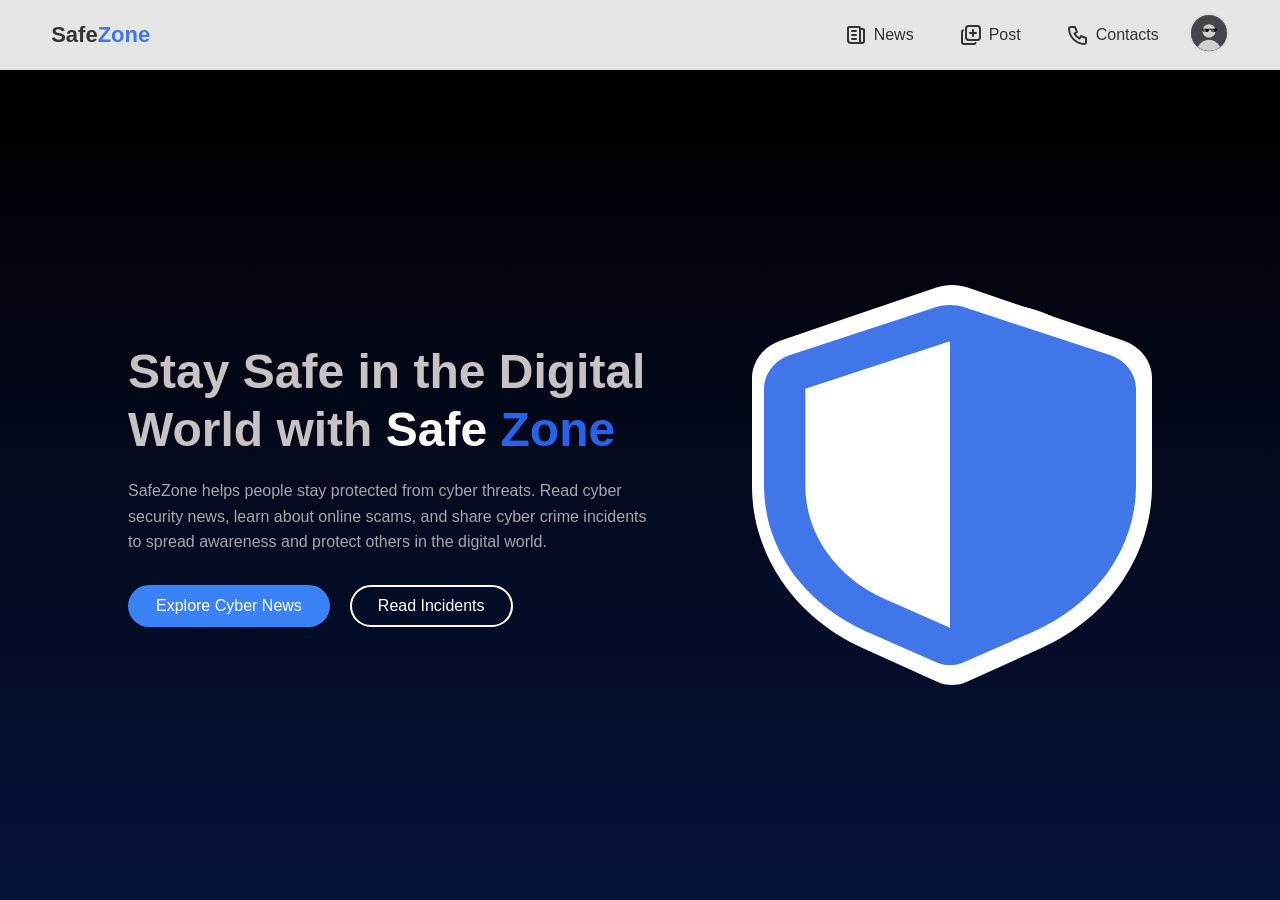
==== commit 4c15b4bb: "contact page add" ====
--- a/index.html
+++ b/index.html
@@ -72,7 +72,7 @@
         </a>
 
         <!-- CONTACT -->
-        <a class="navlink" onclick="loadPage('login&Signup.html')">
+        <a class="navlink" onclick="loadPage('contacts.html')">
           <svg
             xmlns="http://www.w3.org/2000/svg"
             width="24"
@@ -189,7 +189,7 @@
         <span>Post</span>
       </div>
 
-      <div class="mobile-item" onclick="loadPage('login&Signup.html')">
+      <div class="mobile-item" onclick="loadPage('contacts.html')">
         <svg
           xmlns="http://www.w3.org/2000/svg"
           width="24"
--- a/style.css
+++ b/style.css
@@ -177,7 +177,7 @@
     .content {
         top: 70px;
         bottom: 65px;
-        height: calc(100vh - 70px - 65px);
+        height: calc(100vh - 70px - 120px);
     }
 
 }
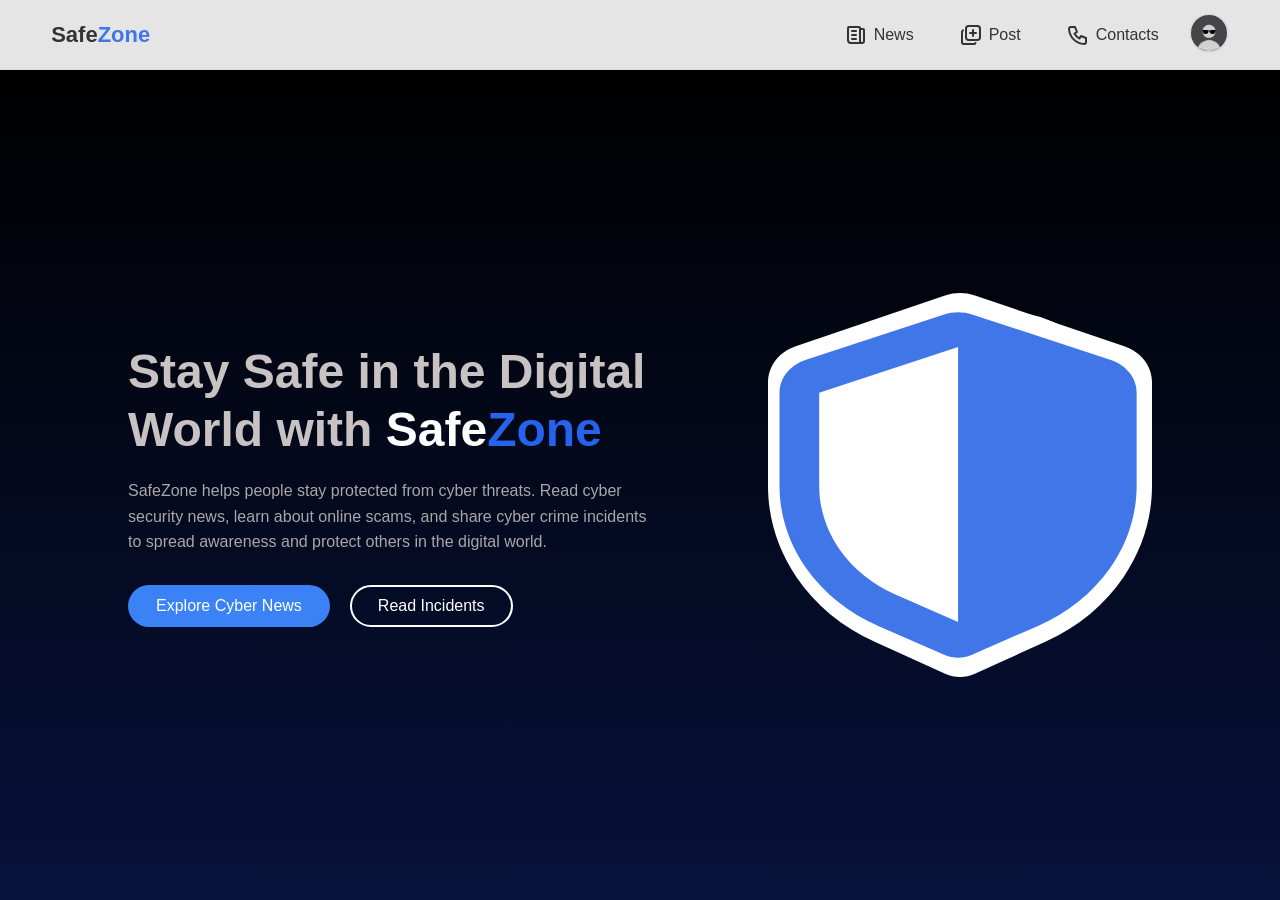
==== commit 3d0f9e4c: "login error solved and profile page added" ====
--- a/index.html
+++ b/index.html
@@ -14,13 +14,17 @@
     <!-- NAVBAR -->
     <nav>
       <!-- LOGO -->
-      <div class="logo" onclick="goHome()">
+      <div class="logo" data-page="home.html" onclick="loadPage('home.html')">
         <span style="color: #333">Safe</span>Zone
       </div>
 
       <div class="menu">
         <!-- NEWS -->
-        <a class="navlink" onclick="loadPage('news.html')">
+        <a
+          class="navlink"
+          data-page="news.html"
+          onclick="loadPage('news.html')"
+        >
           <svg
             xmlns="http://www.w3.org/2000/svg"
             width="24"
@@ -45,7 +49,11 @@
         </a>
 
         <!-- POST -->
-        <a class="navlink" onclick="loadPage('post.html')">
+        <a
+          class="navlink"
+          data-page="post.html"
+          onclick="loadPage('post.html')"
+        >
           <svg
             xmlns="http://www.w3.org/2000/svg"
             width="24"
@@ -72,7 +80,11 @@
         </a>
 
         <!-- CONTACT -->
-        <a class="navlink" onclick="loadPage('contacts.html')">
+        <a
+          class="navlink"
+          data-page="contacts.html"
+          onclick="loadPage('contacts.html')"
+        >
           <svg
             xmlns="http://www.w3.org/2000/svg"
             width="24"
@@ -98,14 +110,9 @@
           <img
             src="profile1.jpeg"
             class="profile-pic"
-            onclick="toggleProfileMenu()"
-          />
-
-          <div class="profile-dropdown" id="profileDropdown">
-            <a onclick="loadPage('profile.html')">👤 Profile</a>
-            <a onclick="loadPage('settings.html')">⚙ Settings</a>
-            <a onclick="logout()">🚪 Logout</a>
-          </div>
+            id="navProfile"
+            onclick="loadPage('profile.html')"
+          />
         </div>
       </div>
     </nav>
@@ -118,7 +125,11 @@
     <!-- MOBILE BOTTOM BAR -->
 
     <div class="mobile-bar">
-      <div class="mobile-item" onclick="loadPage('home.html')">
+      <div
+        class="mobile-item"
+        data-page="home.html"
+        onclick="loadPage('home.html')"
+      >
         <svg
           xmlns="http://www.w3.org/2000/svg"
           width="24"
@@ -139,7 +150,11 @@
         <span>Home</span>
       </div>
 
-      <div class="mobile-item" onclick="loadPage('news.html')">
+      <div
+        class="mobile-item"
+        data-page="news.html"
+        onclick="loadPage('news.html')"
+      >
         <svg
           xmlns="http://www.w3.org/2000/svg"
           width="24"
@@ -163,7 +178,11 @@
         <span>News</span>
       </div>
 
-      <div class="mobile-item" onclick="loadPage('post.html')">
+      <div
+        class="mobile-item"
+        data-page="post.html"
+        onclick="loadPage('post.html')"
+      >
         <svg
           xmlns="http://www.w3.org/2000/svg"
           width="24"
@@ -189,7 +208,11 @@
         <span>Post</span>
       </div>
 
-      <div class="mobile-item" onclick="loadPage('contacts.html')">
+      <div
+        class="mobile-item"
+        data-page="contacts.html"
+        onclick="loadPage('contacts.html')"
+      >
         <svg
           xmlns="http://www.w3.org/2000/svg"
           width="24"
@@ -211,7 +234,7 @@
       </div>
 
       <div class="mobile-item" onclick="loadPage('profile.html')">
-        <img src="profile1.jpeg" class="mobile-profile" />
+        <img src="profile1.jpeg" class="mobile-profile" id="mobileProfile" />
 
         <span>Profile</span>
       </div>
@@ -236,11 +259,26 @@
         let frame = document.getElementById("frame");
 
         frame.src = savedPage;
-
+        highlightActive(savedPage);
         /* force reload of iframe when page refresh happens */
         // frame.onload = function () {
         //   frame.contentWindow.location.reload();
         // };
+
+        /* LOAD USER PROFILE PHOTO */
+
+        let user = JSON.parse(localStorage.getItem("safezoneUser"));
+
+        let navProfile = document.getElementById("navProfile");
+        let mobileProfile = document.getElementById("mobileProfile");
+
+        if (user && user.photo) {
+          navProfile.src = user.photo;
+          mobileProfile.src = user.photo;
+        } else {
+          navProfile.src = "profile2.jpeg";
+          mobileProfile.src = "profile2.jpeg";
+        }
       };
 
       /* LOAD PAGE */
@@ -249,6 +287,7 @@
         document.getElementById("frame").src = page;
 
         localStorage.setItem("currentPage", page);
+        highlightActive(page);
       }
 
       /* HOME */
@@ -259,31 +298,53 @@
         localStorage.setItem("currentPage", "home.html");
       }
 
-      /* PROFILE DROPDOWN */
-
-      function toggleProfileMenu() {
-        let menu = document.getElementById("profileDropdown");
-
-        if (menu.style.display === "flex") {
-          menu.style.display = "none";
-        } else {
-          menu.style.display = "flex";
+      function highlightActive(page) {
+        document.querySelectorAll(".navlink").forEach((link) => {
+          link.classList.remove("active");
+
+          if (link.dataset.page === page) {
+            link.classList.add("active");
+          }
+        });
+
+        document.querySelectorAll(".mobile-item").forEach((item) => {
+          item.classList.remove("active");
+
+          if (item.dataset.page === page) {
+            item.classList.add("active");
+          }
+        });
+
+        let navProfile = document.getElementById("navProfile");
+        let mobileProfile = document.getElementById("mobileProfile");
+
+        navProfile.classList.remove("active");
+        mobileProfile.classList.remove("active");
+
+        if (page === "profile.html") {
+          navProfile.classList.add("active");
+          mobileProfile.classList.add("active");
         }
       }
 
-      /* CLOSE DROPDOWN */
-
-      window.addEventListener("click", function (e) {
-        if (!e.target.matches(".profile-pic")) {
-          let dropdown = document.getElementById("profileDropdown");
-
-          if (dropdown) dropdown.style.display = "none";
+      /* REALTIME PROFILE UPDATE */
+
+      window.addEventListener("storage", function (event) {
+        if (event.key === "safezoneUser") {
+          let user = JSON.parse(event.newValue);
+
+          let navProfile = document.getElementById("navProfile");
+          let mobileProfile = document.getElementById("mobileProfile");
+
+          if (user && user.photo) {
+            navProfile.src = user.photo;
+            mobileProfile.src = user.photo;
+          } else {
+            navProfile.src = "profile2.jpeg";
+            mobileProfile.src = "profile2.jpeg";
+          }
         }
       });
-
-      function logout() {
-        alert("Logged out");
-      }
     </script>
   </body>
 </html>
--- a/style.css
+++ b/style.css
@@ -70,8 +70,9 @@
     position: absolute;
     top: 70px;
     left: 0;
-    width: 100%;
-    height: calc(100vh - 70px);
+    bottom: 0;
+    width: 100%;
+    /* height: calc(100vh - 70px); */
 }
 
 iframe {
@@ -158,7 +159,7 @@
 
 @media(max-width:768px) {
 
-    nav{
+    nav {
         display: flex;
         flex-direction: row;
         align-items: center;
@@ -166,7 +167,7 @@
         height: 71px;
     }
 
-    .menu{
+    .menu {
         display: none;
     }
 
@@ -177,7 +178,34 @@
     .content {
         top: 70px;
         bottom: 65px;
-        height: calc(100vh - 70px - 120px);
-    }
-
+        left: 0;
+        /* height: calc(100vh - 135px); */
+        /* padding-bottom: 65px; */
+    }
+}
+
+/* ACTIVE NAV ITEM */
+
+.navlink.active {
+    background: #4176e8;
+    color: white;
+}
+
+/* MOBILE ACTIVE */
+
+.mobile-item.active {
+    color: #4176e8;
+    font-weight: 600;
+}
+
+.mobile-item.active svg {
+    stroke: #4176e8;
+}
+
+.profile-pic.active {
+    border: 2px solid #1d9bf0;
+}
+
+.mobile-profile.active {
+    border: 2px solid #1d9bf0;
 }
